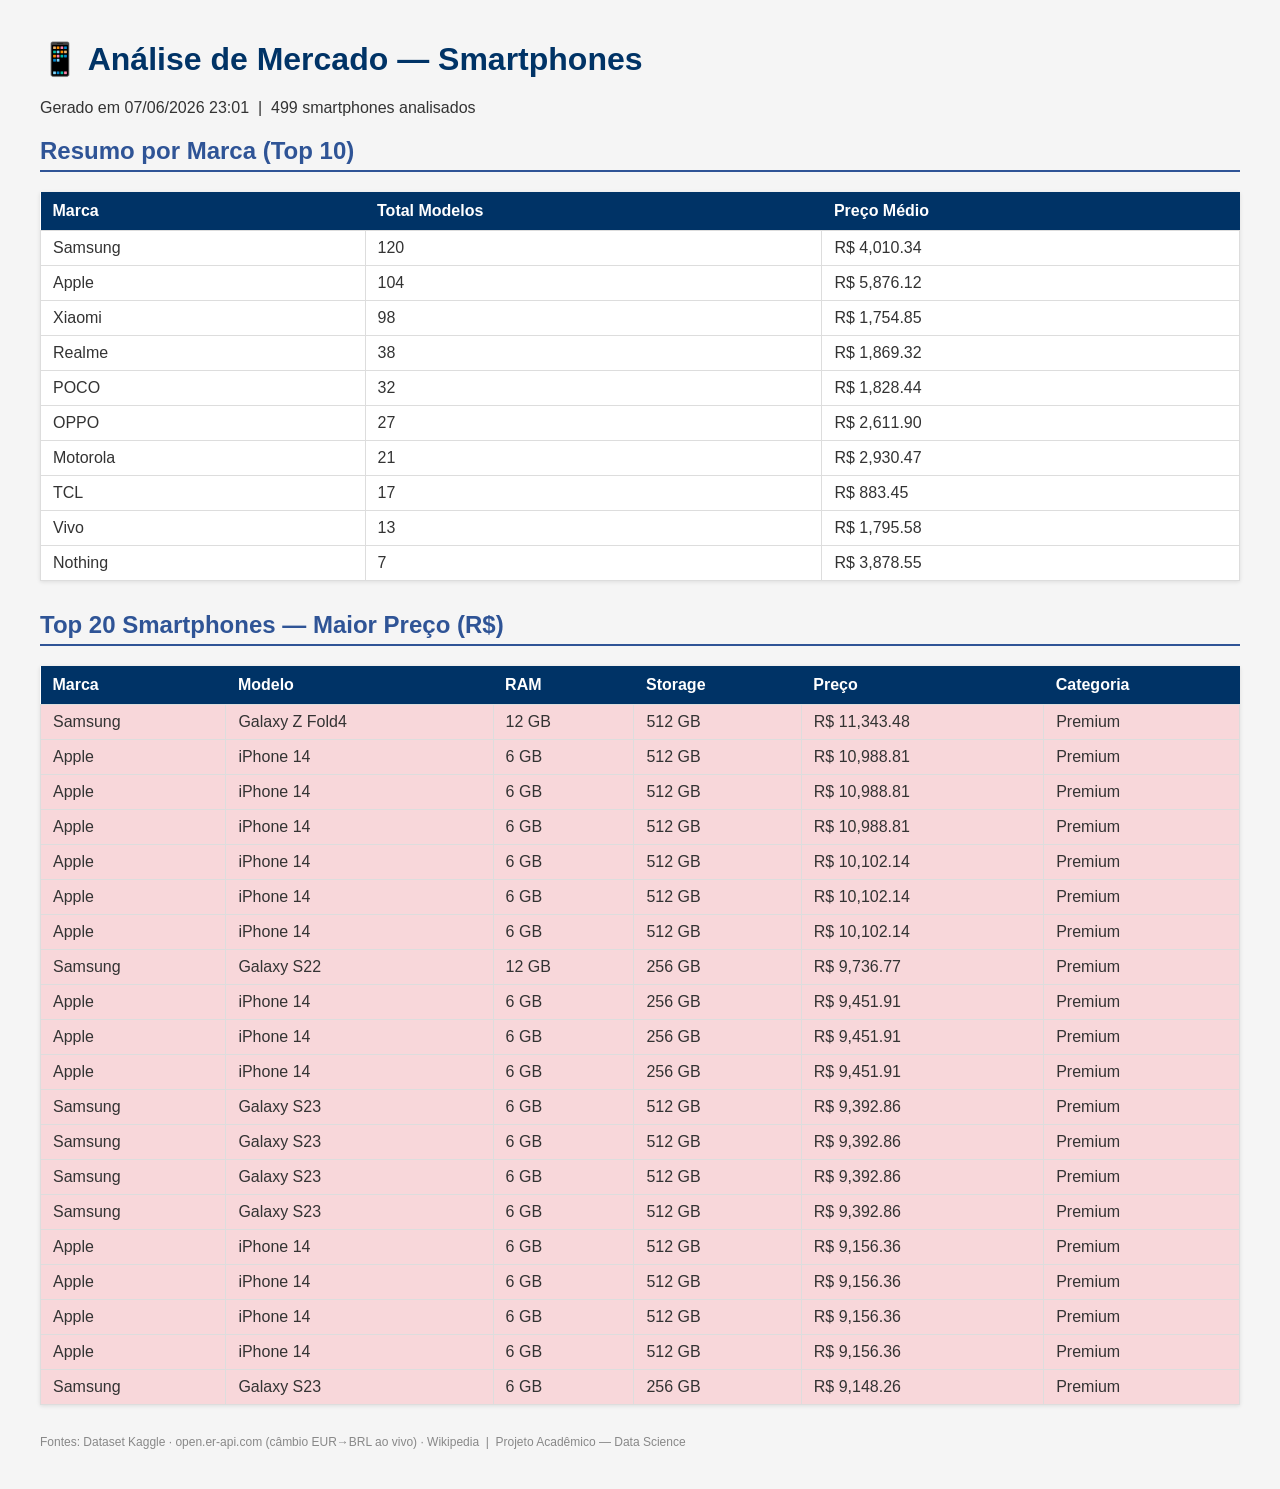
==== output/relatorio.html @ 5719800f "first commit" ====
<!DOCTYPE html>
<html lang="pt-BR">
<head>
<meta charset="UTF-8">
<title>Análise de Mercado — Smartphones</title>
<style>
  body  { font-family: Arial, sans-serif; margin: 40px; background: #f5f5f5; color: #333; }
  h1   { color: #003366; }
  h2   { color: #2F5496; border-bottom: 2px solid #2F5496; padding-bottom: 5px; }
  table { border-collapse: collapse; width: 100%; margin-bottom: 30px; background: white;
           box-shadow: 0 1px 4px rgba(0,0,0,.1); }
  th   { background: #003366; color: white; padding: 10px 12px; text-align: left; }
  td   { padding: 8px 12px; border: 1px solid #ddd; }
  tr:hover { filter: brightness(0.97); }
  footer { color: #888; font-size: 12px; margin-top: 30px; }
</style>
</head>
<body>
<h1>📱 Análise de Mercado — Smartphones</h1>
<p>Gerado em 07/06/2026 23:01 &nbsp;|&nbsp; 499 smartphones analisados</p>

<h2>Resumo por Marca (Top 10)</h2>
<table>
  <tr><th>Marca</th><th>Total Modelos</th><th>Preço Médio</th></tr>
  <tr><td>Samsung</td><td>120</td><td>R$ 4,010.34</td></tr><tr><td>Apple</td><td>104</td><td>R$ 5,876.12</td></tr><tr><td>Xiaomi</td><td>98</td><td>R$ 1,754.85</td></tr><tr><td>Realme</td><td>38</td><td>R$ 1,869.32</td></tr><tr><td>POCO</td><td>32</td><td>R$ 1,828.44</td></tr><tr><td>OPPO</td><td>27</td><td>R$ 2,611.90</td></tr><tr><td>Motorola</td><td>21</td><td>R$ 2,930.47</td></tr><tr><td>TCL</td><td>17</td><td>R$ 883.45</td></tr><tr><td>Vivo</td><td>13</td><td>R$ 1,795.58</td></tr><tr><td>Nothing</td><td>7</td><td>R$ 3,878.55</td></tr>
</table>

<h2>Top 20 Smartphones — Maior Preço (R$)</h2>
<table>
  <tr><th>Marca</th><th>Modelo</th><th>RAM</th><th>Storage</th><th>Preço</th><th>Categoria</th></tr>
  <tr style="background:#f8d7da"><td>Samsung</td><td>Galaxy Z Fold4</td><td>12 GB</td><td>512 GB</td><td>R$ 11,343.48</td><td>Premium</td></tr><tr style="background:#f8d7da"><td>Apple</td><td>iPhone 14</td><td>6 GB</td><td>512 GB</td><td>R$ 10,988.81</td><td>Premium</td></tr><tr style="background:#f8d7da"><td>Apple</td><td>iPhone 14</td><td>6 GB</td><td>512 GB</td><td>R$ 10,988.81</td><td>Premium</td></tr><tr style="background:#f8d7da"><td>Apple</td><td>iPhone 14</td><td>6 GB</td><td>512 GB</td><td>R$ 10,988.81</td><td>Premium</td></tr><tr style="background:#f8d7da"><td>Apple</td><td>iPhone 14</td><td>6 GB</td><td>512 GB</td><td>R$ 10,102.14</td><td>Premium</td></tr><tr style="background:#f8d7da"><td>Apple</td><td>iPhone 14</td><td>6 GB</td><td>512 GB</td><td>R$ 10,102.14</td><td>Premium</td></tr><tr style="background:#f8d7da"><td>Apple</td><td>iPhone 14</td><td>6 GB</td><td>512 GB</td><td>R$ 10,102.14</td><td>Premium</td></tr><tr style="background:#f8d7da"><td>Samsung</td><td>Galaxy S22</td><td>12 GB</td><td>256 GB</td><td>R$ 9,736.77</td><td>Premium</td></tr><tr style="background:#f8d7da"><td>Apple</td><td>iPhone 14</td><td>6 GB</td><td>256 GB</td><td>R$ 9,451.91</td><td>Premium</td></tr><tr style="background:#f8d7da"><td>Apple</td><td>iPhone 14</td><td>6 GB</td><td>256 GB</td><td>R$ 9,451.91</td><td>Premium</td></tr><tr style="background:#f8d7da"><td>Apple</td><td>iPhone 14</td><td>6 GB</td><td>256 GB</td><td>R$ 9,451.91</td><td>Premium</td></tr><tr style="background:#f8d7da"><td>Samsung</td><td>Galaxy S23</td><td>6 GB</td><td>512 GB</td><td>R$ 9,392.86</td><td>Premium</td></tr><tr style="background:#f8d7da"><td>Samsung</td><td>Galaxy S23</td><td>6 GB</td><td>512 GB</td><td>R$ 9,392.86</td><td>Premium</td></tr><tr style="background:#f8d7da"><td>Samsung</td><td>Galaxy S23</td><td>6 GB</td><td>512 GB</td><td>R$ 9,392.86</td><td>Premium</td></tr><tr style="background:#f8d7da"><td>Samsung</td><td>Galaxy S23</td><td>6 GB</td><td>512 GB</td><td>R$ 9,392.86</td><td>Premium</td></tr><tr style="background:#f8d7da"><td>Apple</td><td>iPhone 14</td><td>6 GB</td><td>512 GB</td><td>R$ 9,156.36</td><td>Premium</td></tr><tr style="background:#f8d7da"><td>Apple</td><td>iPhone 14</td><td>6 GB</td><td>512 GB</td><td>R$ 9,156.36</td><td>Premium</td></tr><tr style="background:#f8d7da"><td>Apple</td><td>iPhone 14</td><td>6 GB</td><td>512 GB</td><td>R$ 9,156.36</td><td>Premium</td></tr><tr style="background:#f8d7da"><td>Apple</td><td>iPhone 14</td><td>6 GB</td><td>512 GB</td><td>R$ 9,156.36</td><td>Premium</td></tr><tr style="background:#f8d7da"><td>Samsung</td><td>Galaxy S23</td><td>6 GB</td><td>256 GB</td><td>R$ 9,148.26</td><td>Premium</td></tr>
</table>

<footer>
  Fontes: Dataset Kaggle &middot; open.er-api.com (câmbio EUR→BRL ao vivo) &middot; Wikipedia
  &nbsp;|&nbsp; Projeto Acadêmico — Data Science
</footer>
</body>
</html>
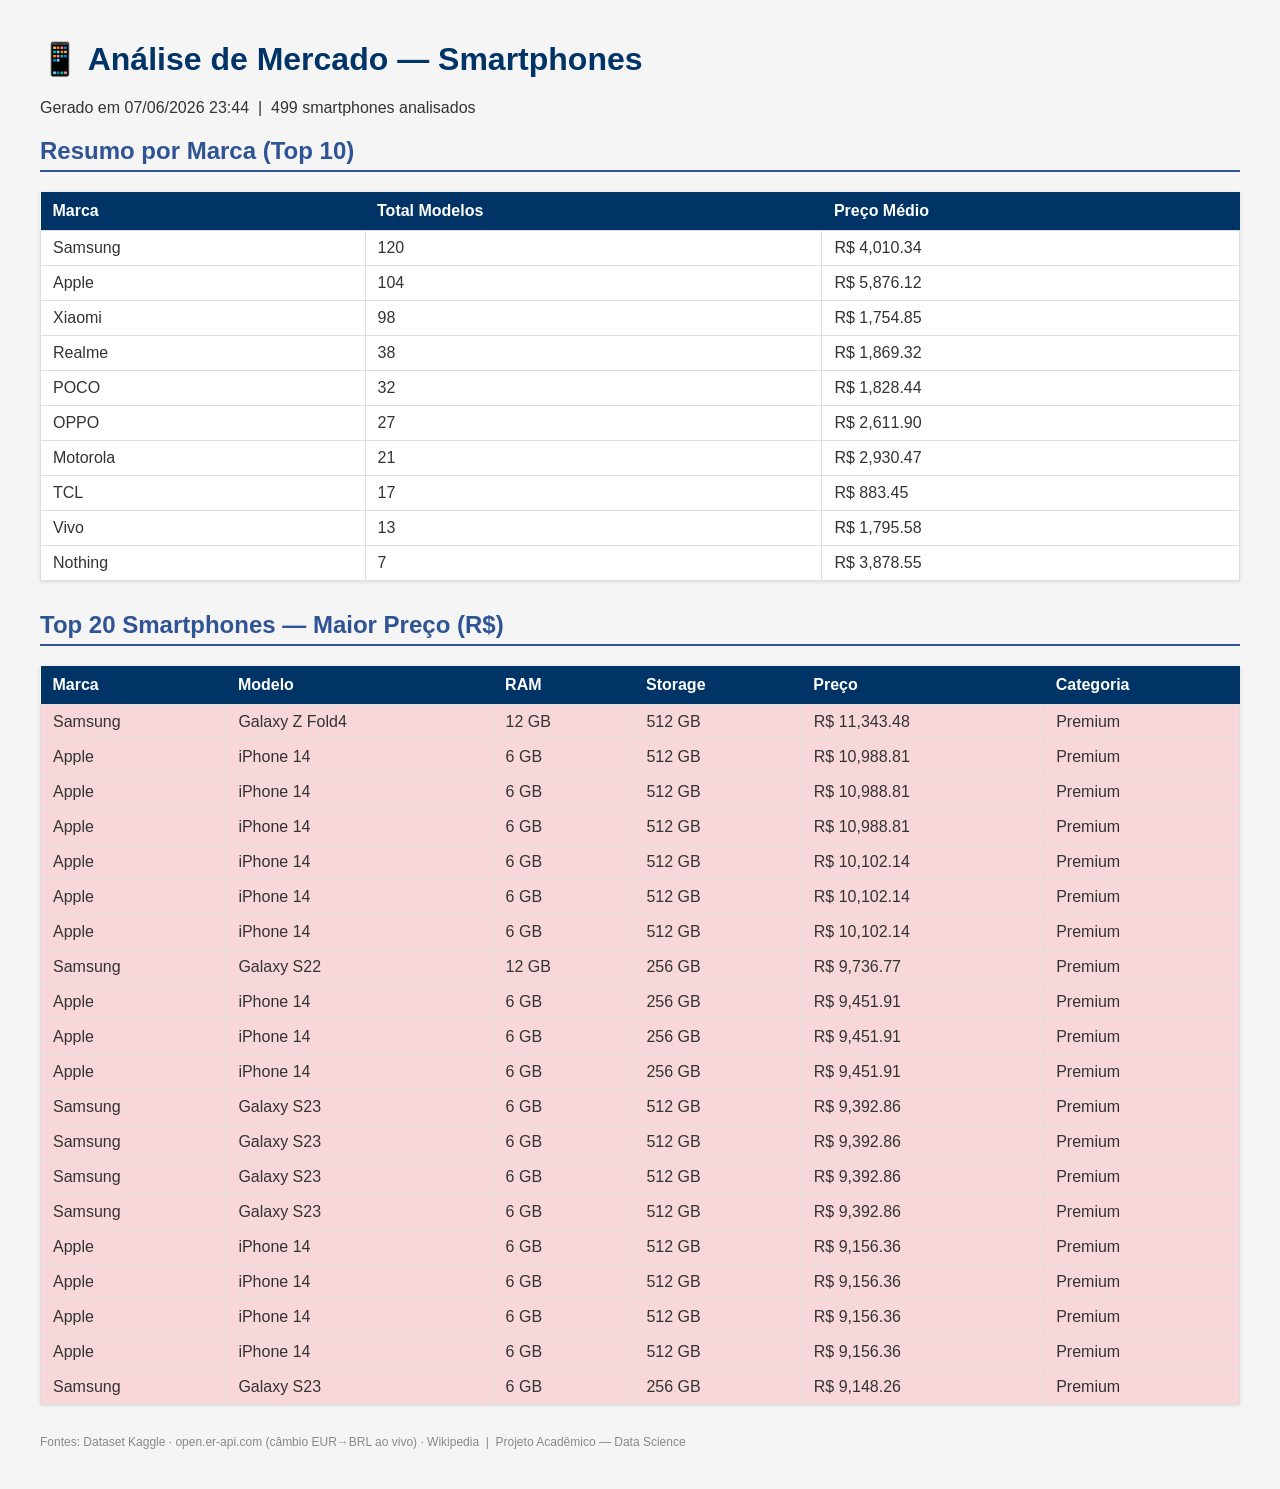
==== commit 739d25f5: "fetures" ====
--- a/output/relatorio.html
+++ b/output/relatorio.html
@@ -17,7 +17,7 @@
 </head>
 <body>
 <h1>📱 Análise de Mercado — Smartphones</h1>
-<p>Gerado em 07/06/2026 23:01 &nbsp;|&nbsp; 499 smartphones analisados</p>
+<p>Gerado em 07/06/2026 23:44 &nbsp;|&nbsp; 499 smartphones analisados</p>
 
 <h2>Resumo por Marca (Top 10)</h2>
 <table>
